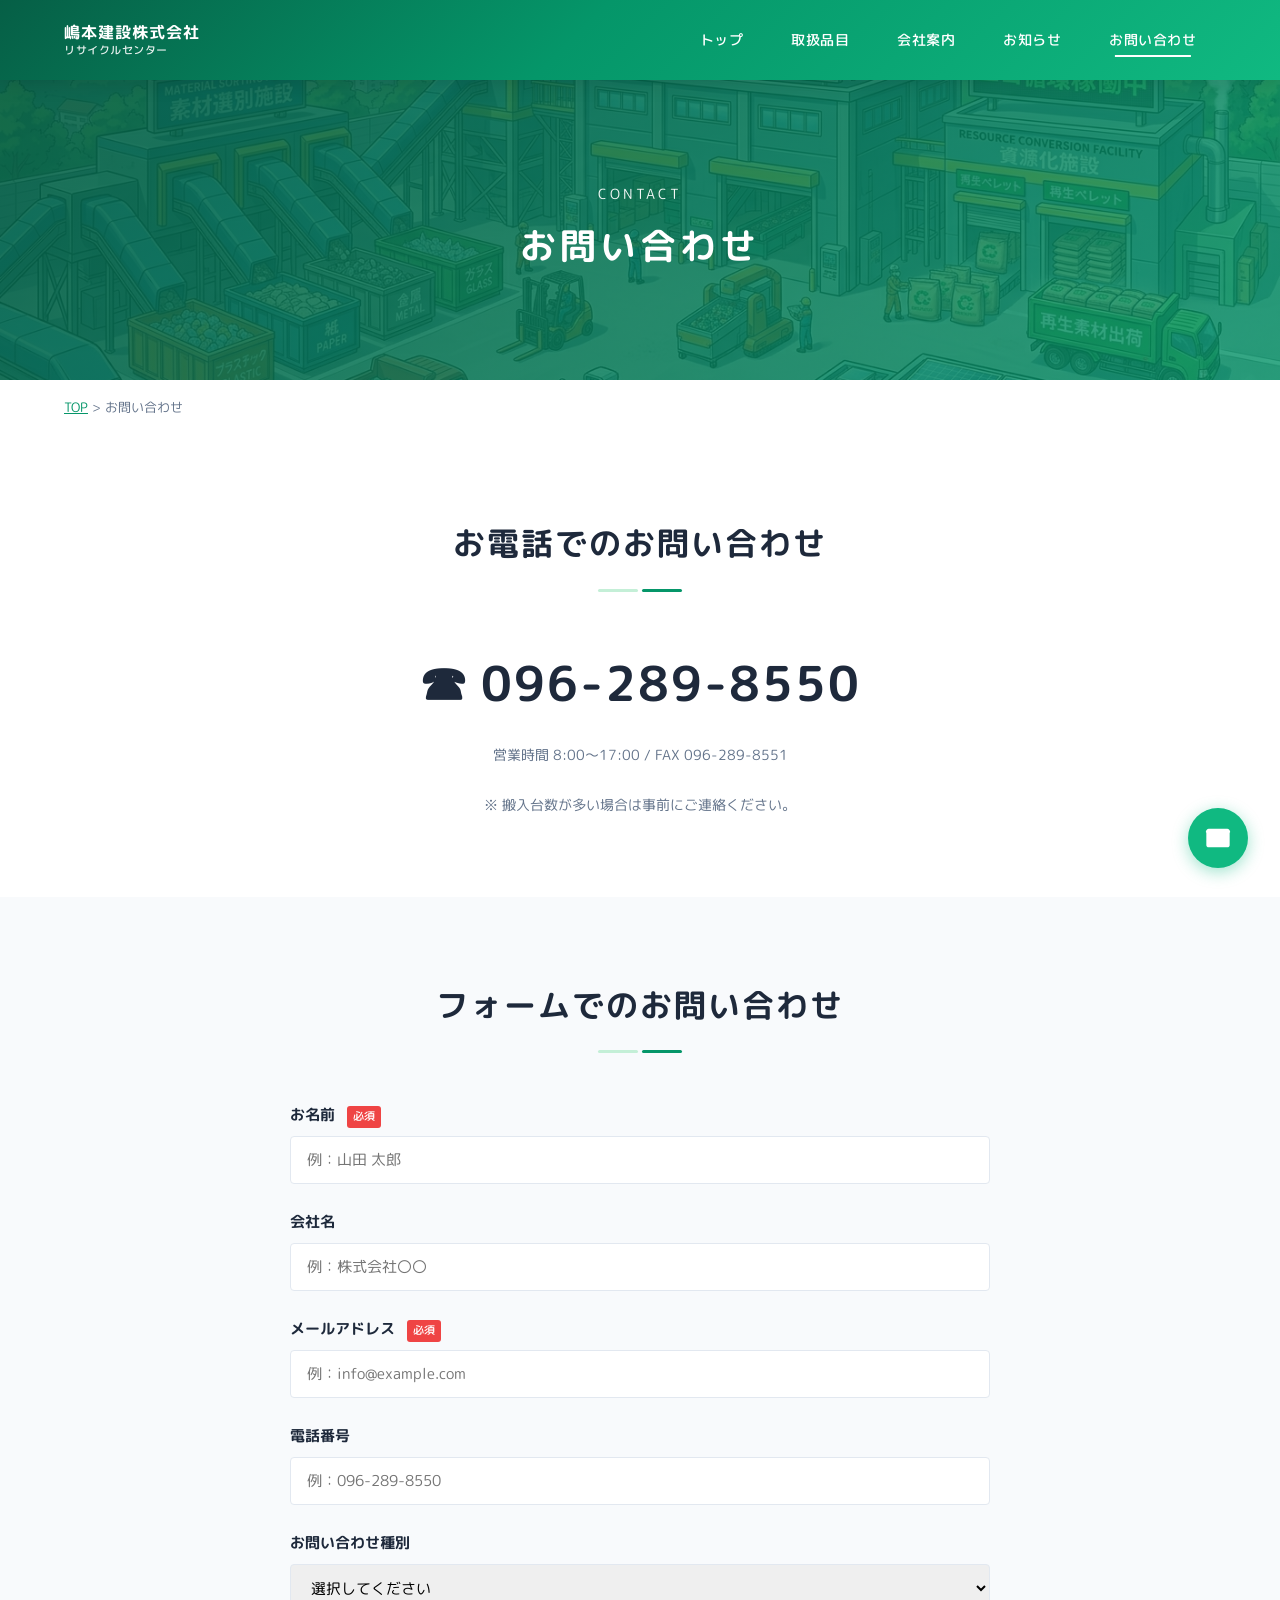
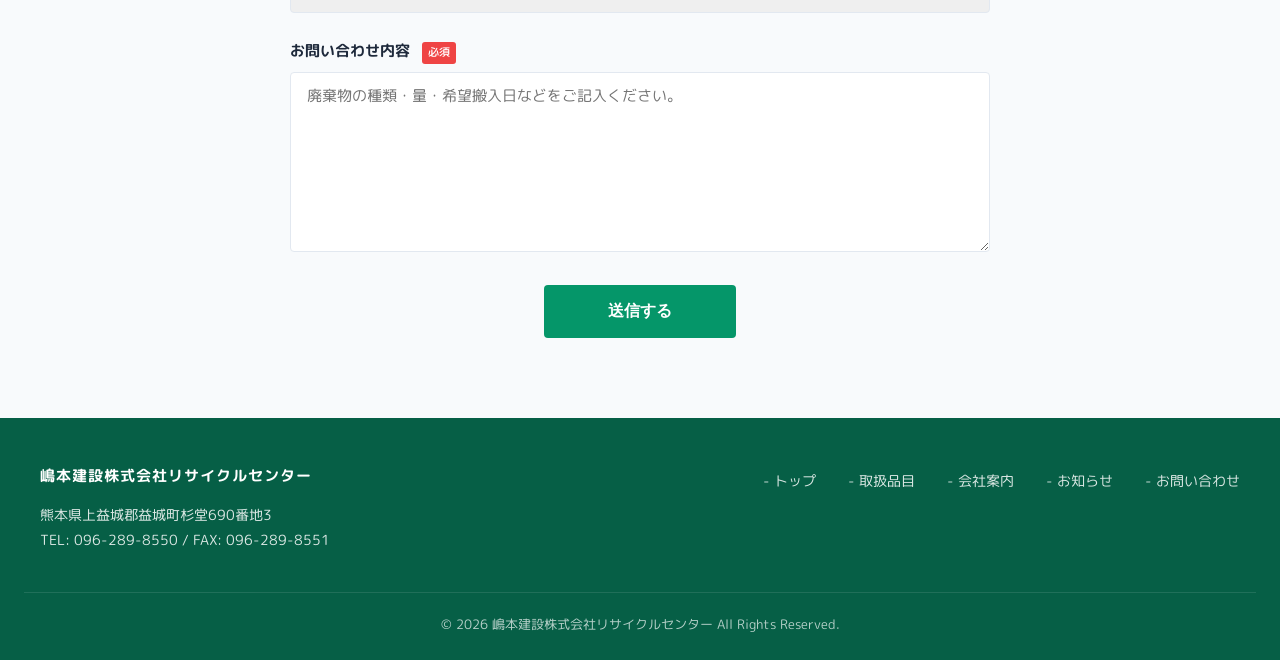
==== contact.html @ 12db3a58 "Add files via upload" ====
<!DOCTYPE html>
<html lang="ja">
<head>
  <meta charset="UTF-8">
  <meta name="viewport" content="width=device-width, initial-scale=1.0">
  <title>お問い合わせ(TEL: 096-289-8550) | 嶋本建設株式会社リサイクルセンター</title>
  <meta name="description" content="嶋本建設株式会社リサイクルセンターへのお問い合わせはこちら。熊本県上益城郡益城町。お電話(096-289-8550)またはメールフォームから産業廃棄物処理・再生資材のご相談を承ります。">
  <meta name="keywords" content="嶋本建設リサイクルセンター,お問い合わせ,熊本,益城町,産業廃棄物,096-289-8550">
  <link rel="canonical" href="https://minoru521019-blip.github.io/shimamoto-recycle/contact.html">

  <!-- Open Graph -->
  <meta property="og:type" content="website">
  <meta property="og:site_name" content="嶋本建設株式会社リサイクルセンター">
  <meta property="og:title" content="お問い合わせ | 嶋本建設リサイクルセンター">
  <meta property="og:description" content="熊本県益城町の産業廃棄物中間処理施設。お電話(096-289-8550)またはメールフォームからお気軽にご相談ください。">
  <meta property="og:url" content="https://minoru521019-blip.github.io/shimamoto-recycle/contact.html">
  <meta property="og:image" content="https://minoru521019-blip.github.io/shimamoto-recycle/images/logo.svg">
  <meta property="og:locale" content="ja_JP">
  <meta name="twitter:card" content="summary_large_image">

  <link rel="preconnect" href="https://fonts.googleapis.com">
  <link rel="preconnect" href="https://fonts.gstatic.com" crossorigin>
  <link href="https://fonts.googleapis.com/css2?family=M+PLUS+Rounded+1c:wght@400;500;700;800&display=swap" rel="stylesheet">
  <link rel="stylesheet" href="css/style.css?v=1">
</head>
<body>

  <!-- Header -->
  <header class="header">
    <div class="header-inner">
      <a href="index.html" class="logo">
        <span class="logo-text">嶋本建設株式会社<small>リサイクルセンター</small></span>
      </a>
      <div class="hamburger">
        <span></span><span></span><span></span>
      </div>
      <nav class="nav">
        <ul class="nav-list">
          <li><a href="index.html">トップ</a></li>
          <li><a href="service.html">取扱品目</a></li>
          <li><a href="profile.html">会社案内</a></li>
          <li><a href="news.html">お知らせ</a></li>
          <li><a href="contact.html" class="active">お問い合わせ</a></li>
        </ul>
      </nav>
    </div>
  </header>

  <!-- Page Hero -->
  <section class="page-hero">
    <div class="page-hero-bg"></div>
    <div class="page-hero-content">
      <p class="en-title">Contact</p>
      <h1>お問い合わせ</h1>
    </div>
  </section>

  <!-- Breadcrumb -->
  <div class="breadcrumb">
    <a href="index.html">TOP</a> &gt; お問い合わせ
  </div>

  <!-- Phone Section -->
  <section class="section">
    <div class="section-inner" style="text-align: center;">
      <div class="section-title">
        <h2>お電話でのお問い合わせ</h2>
        <div class="divider"><span></span><span></span></div>
      </div>
      <a href="tel:096-289-8550" class="contact-phone">096-289-8550</a>
      <p class="contact-hours">営業時間 8:00～17:00 / FAX 096-289-8551</p>
      <p class="contact-note">※ 搬入台数が多い場合は事前にご連絡ください。</p>
    </div>
  </section>

  <!-- Form Section -->
  <section class="section section-gray">
    <div class="section-inner">
      <div class="section-title">
        <h2>フォームでのお問い合わせ</h2>
        <div class="divider"><span></span><span></span></div>
      </div>

      <form class="contact-form" action="https://formsubmit.co/shimamotokensetsu@vega.ocn.ne.jp" method="POST">
        <input type="hidden" name="_subject" value="【嶋本建設リサイクルセンターHP】お問い合わせがありました">
        <input type="hidden" name="_captcha" value="true">
        <input type="hidden" name="_next" value="https://minoru521019-blip.github.io/shimamoto-recycle/thanks.html">
        <input type="text" name="_honey" style="display:none">
        <input type="hidden" name="_template" value="table">
        <div class="form-group">
          <label>お名前 <span class="required">必須</span></label>
          <input type="text" name="name" required placeholder="例：山田 太郎">
        </div>
        <div class="form-group">
          <label>会社名</label>
          <input type="text" name="company" placeholder="例：株式会社〇〇">
        </div>
        <div class="form-group">
          <label>メールアドレス <span class="required">必須</span></label>
          <input type="email" name="email" required placeholder="例：info@example.com">
        </div>
        <div class="form-group">
          <label>電話番号</label>
          <input type="tel" name="phone" placeholder="例：096-289-8550">
        </div>
        <div class="form-group">
          <label>お問い合わせ種別</label>
          <select name="category">
            <option value="">選択してください</option>
            <option value="廃棄物の持込について">廃棄物の持込について</option>
            <option value="再生クラッシャーラン(RC-40)について">再生クラッシャーラン(RC-40)について</option>
            <option value="受入品目・料金のご相談">受入品目・料金のご相談</option>
            <option value="収集運搬のご依頼">収集運搬のご依頼</option>
            <option value="その他">その他</option>
          </select>
        </div>
        <div class="form-group">
          <label>お問い合わせ内容 <span class="required">必須</span></label>
          <textarea name="message" required placeholder="廃棄物の種類・量・希望搬入日などをご記入ください。"></textarea>
        </div>
        <div style="text-align: center;">
          <button type="submit" class="submit-btn">送信する</button>
        </div>
      </form>
    </div>
  </section>

  <!-- Footer -->
  <footer class="footer">
    <div class="footer-inner">
      <div>
        <div class="footer-logo">
          <span class="logo-text">嶋本建設株式会社リサイクルセンター</span>
        </div>
        <p class="footer-address">
          熊本県上益城郡益城町杉堂690番地3<br>
          TEL: 096-289-8550 / FAX: 096-289-8551
        </p>
      </div>
      <ul class="footer-nav">
        <li><a href="index.html">トップ</a></li>
        <li><a href="service.html">取扱品目</a></li>
        <li><a href="profile.html">会社案内</a></li>
        <li><a href="news.html">お知らせ</a></li>
        <li><a href="contact.html">お問い合わせ</a></li>
      </ul>
    </div>
    <p class="footer-bottom">&copy; 2026 嶋本建設株式会社リサイクルセンター All Rights Reserved.</p>
  </footer>

  <a href="contact.html" class="float-contact" aria-label="お問い合わせ">
    <svg viewBox="0 0 24 24"><path d="M4 4h16c1.1 0 2 .9 2 2v12c0 1.1-.9 2-2 2H4c-1.1 0-2-.9-2-2V6c0-1.1.9-2 2-2z"/><polyline points="22,6 12,13 2,6" fill="none" stroke="#fff" stroke-width="2"/></svg>
  </a>

  <script src="js/main.js"></script>
</body>
</html>
---- css/style.css ----
/* ============================================
   嶋本建設株式会社リサイクルセンター - Corporate Website
   Color Theme: Eco Emerald Green
   ============================================ */

/* --- Reset & Base --- */
*, *::before, *::after {
  margin: 0;
  padding: 0;
  box-sizing: border-box;
}

html {
  scroll-behavior: smooth;
}

body {
  font-family: "M PLUS Rounded 1c", "Hiragino Maru Gothic ProN", "Yu Gothic", "Meiryo", sans-serif;
  color: #333;
  line-height: 1.8;
  background: #fff;
}

a {
  color: inherit;
  text-decoration: none;
}

img {
  max-width: 100%;
  height: auto;
}

/* --- Color Variables (Eco Emerald) --- */
:root {
  --primary: #059669;        /* Emerald 600 */
  --primary-dark: #047857;   /* Emerald 700 */
  --primary-darker: #065f46; /* Emerald 800 */
  --accent: #10b981;         /* Emerald 500 */
  --light: #ecfdf5;          /* Emerald 50 */
  --gradient: linear-gradient(135deg, #065f46 0%, #059669 45%, #10b981 100%);
  --text: #1e293b;
  --text-light: #64748b;
  --white: #ffffff;
  --gray-bg: #f8fafc;
  --border: #e2e8f0;
}

/* --- Header --- */
.header {
  position: fixed;
  top: 0;
  left: 0;
  width: 100%;
  z-index: 1000;
  background: var(--gradient);
  box-shadow: 0 2px 20px rgba(0,0,0,0.15);
  transition: all 0.3s ease;
}

.header-inner {
  max-width: 1200px;
  margin: 0 auto;
  padding: 0 24px;
  display: flex;
  align-items: center;
  justify-content: space-between;
  height: 80px;
}

.logo {
  display: flex;
  align-items: center;
  gap: 12px;
}

.logo-icon {
  width: 48px;
  height: 48px;
}

.logo-text {
  color: var(--white);
  font-size: 16px;
  font-weight: 700;
  letter-spacing: 1px;
  line-height: 1.3;
}

.logo-text small {
  display: block;
  font-size: 11px;
  font-weight: 500;
  opacity: 0.9;
  letter-spacing: 0.5px;
}

/* --- Navigation --- */
.nav-list {
  display: flex;
  list-style: none;
  gap: 8px;
}

.nav-list a {
  display: block;
  padding: 8px 20px;
  color: var(--white);
  font-size: 14px;
  font-weight: 500;
  letter-spacing: 0.5px;
  border-radius: 4px;
  transition: background 0.3s;
  position: relative;
}

.nav-list a::after {
  content: '';
  position: absolute;
  bottom: 4px;
  left: 50%;
  transform: translateX(-50%);
  width: 0;
  height: 2px;
  background: var(--white);
  transition: width 0.3s;
}

.nav-list a:hover::after,
.nav-list a.active::after {
  width: 60%;
}

.nav-list a:hover {
  background: rgba(255,255,255,0.1);
}

/* --- Hamburger Menu --- */
.hamburger {
  display: none;
  flex-direction: column;
  gap: 5px;
  cursor: pointer;
  padding: 8px;
  z-index: 1001;
}

.hamburger span {
  display: block;
  width: 28px;
  height: 2px;
  background: var(--white);
  transition: all 0.3s;
}

.hamburger.active span:nth-child(1) {
  transform: rotate(45deg) translate(5px, 5px);
}

.hamburger.active span:nth-child(2) {
  opacity: 0;
}

.hamburger.active span:nth-child(3) {
  transform: rotate(-45deg) translate(5px, -5px);
}

/* --- Hero Section --- */
.hero {
  position: relative;
  height: 600px;
  display: flex;
  align-items: center;
  justify-content: center;
  overflow: hidden;
  margin-top: 80px;
  background: var(--gradient);
}

.hero-bg {
  position: absolute;
  inset: 0;
  background: url('../images/risaikuru2.png') center/cover no-repeat;
  z-index: 1;
}

.hero-bg::after {
  content: '';
  position: absolute;
  inset: 0;
  background: linear-gradient(135deg, rgba(6,95,70,0.88) 0%, rgba(5,150,105,0.78) 50%, rgba(16,185,129,0.66) 100%);
  z-index: 2;
}

.hero-content {
  position: relative;
  z-index: 3;
  text-align: center;
  color: var(--white);
  padding: 0 24px;
}

.hero-content h1 {
  font-size: 48px;
  font-weight: 700;
  margin-bottom: 24px;
  letter-spacing: 4px;
  text-shadow: 0 2px 10px rgba(0,0,0,0.25);
}

.hero-content p {
  font-size: 18px;
  line-height: 2;
  text-shadow: 0 1px 5px rgba(0,0,0,0.25);
  max-width: 760px;
  margin: 0 auto;
}

.hero-content .cta-text {
  margin-top: 24px;
  font-size: 16px;
  opacity: 0.95;
}

/* --- Page Hero (Sub pages) --- */
.page-hero {
  position: relative;
  height: 300px;
  display: flex;
  align-items: center;
  justify-content: center;
  margin-top: 80px;
  overflow: hidden;
  background: var(--gradient);
}

.page-hero-bg {
  position: absolute;
  inset: 0;
  background: url('../images/risaikuru1.png') center/cover no-repeat;
}

.page-hero-bg::after {
  content: '';
  position: absolute;
  inset: 0;
  background: linear-gradient(135deg, rgba(6,95,70,0.9) 0%, rgba(5,150,105,0.78) 100%);
}

.page-hero-content {
  position: relative;
  z-index: 2;
  text-align: center;
  color: var(--white);
}

.page-hero-content .en-title {
  font-size: 14px;
  letter-spacing: 3px;
  text-transform: uppercase;
  margin-bottom: 8px;
  opacity: 0.95;
}

.page-hero-content h1 {
  font-size: 36px;
  font-weight: 700;
  letter-spacing: 4px;
}

/* --- Breadcrumb --- */
.breadcrumb {
  max-width: 1200px;
  margin: 0 auto;
  padding: 16px 24px;
  font-size: 13px;
  color: var(--text-light);
}

.breadcrumb a {
  color: var(--primary);
  text-decoration: underline;
}

.breadcrumb a:hover {
  color: var(--primary-dark);
}

/* --- Section --- */
.section {
  padding: 80px 24px;
}

.section-gray {
  background: var(--gray-bg);
}

.section-inner {
  max-width: 1000px;
  margin: 0 auto;
}

.section-title {
  text-align: center;
  margin-bottom: 48px;
}

.section-title h2 {
  font-size: 32px;
  font-weight: 700;
  color: var(--text);
  letter-spacing: 2px;
}

.section-title .divider {
  display: flex;
  justify-content: center;
  gap: 4px;
  margin-top: 16px;
}

.section-title .divider span {
  display: block;
  height: 3px;
  border-radius: 2px;
}

.section-title .divider span:first-child {
  width: 40px;
  background: #c4efd7;
}

.section-title .divider span:last-child {
  width: 40px;
  background: var(--primary);
}

/* --- Company Table --- */
.company-table {
  width: 100%;
  border-collapse: collapse;
}

.company-table tr {
  border-bottom: 1px solid var(--border);
}

.company-table th {
  text-align: left;
  padding: 20px 24px;
  width: 180px;
  font-weight: 600;
  font-size: 15px;
  color: var(--text);
  vertical-align: top;
}

.company-table td {
  padding: 20px 24px;
  font-size: 15px;
  color: var(--text);
}

/* --- Business Section --- */
.business-block {
  display: flex;
  gap: 48px;
  align-items: flex-start;
  margin-bottom: 48px;
}

.business-block.reverse {
  flex-direction: row-reverse;
}

.business-image {
  flex: 0 0 400px;
  border-radius: 8px;
  overflow: hidden;
  box-shadow: 0 4px 20px rgba(0,0,0,0.1);
}

.business-image img {
  width: 100%;
  height: 300px;
  object-fit: cover;
  display: block;
}

.business-text {
  flex: 1;
}

.business-text h3 {
  font-size: 24px;
  color: var(--primary-dark);
  margin-bottom: 16px;
  padding-bottom: 12px;
  border-bottom: 2px solid var(--accent);
  display: inline-block;
}

.business-text p {
  margin-bottom: 16px;
  line-height: 2;
}

.business-list {
  list-style: none;
  display: grid;
  grid-template-columns: 1fr 1fr;
  gap: 8px 24px;
}

.business-list li {
  padding: 4px 0;
  padding-left: 20px;
  position: relative;
  font-size: 15px;
}

.business-list li::before {
  content: '';
  position: absolute;
  left: 0;
  top: 12px;
  width: 8px;
  height: 8px;
  background: var(--accent);
  border-radius: 50%;
}

/* --- Waste Items Grid --- */
.items-grid {
  display: grid;
  grid-template-columns: repeat(auto-fit, minmax(260px, 1fr));
  gap: 24px;
  margin-top: 32px;
}

.item-card {
  background: var(--white);
  border: 1px solid var(--border);
  border-top: 4px solid var(--primary);
  border-radius: 8px;
  padding: 28px 24px;
  box-shadow: 0 2px 12px rgba(0,0,0,0.04);
  transition: transform 0.3s, box-shadow 0.3s;
}

.item-card:hover {
  transform: translateY(-4px);
  box-shadow: 0 8px 24px rgba(5,150,105,0.12);
}

.item-card h3 {
  font-size: 20px;
  color: var(--primary-dark);
  margin-bottom: 12px;
  font-weight: 700;
}

.item-card p {
  font-size: 14px;
  color: var(--text-light);
  line-height: 1.9;
  margin-bottom: 12px;
}

.item-card ul {
  list-style: none;
}

.item-card ul li {
  font-size: 14px;
  color: var(--text);
  padding: 4px 0 4px 18px;
  position: relative;
}

.item-card ul li::before {
  content: '';
  position: absolute;
  left: 0;
  top: 14px;
  width: 6px;
  height: 6px;
  background: var(--accent);
  border-radius: 50%;
}

/* --- Process Flow --- */
.flow-steps {
  display: grid;
  grid-template-columns: repeat(4, 1fr);
  gap: 16px;
  margin-top: 32px;
  position: relative;
}

.flow-step {
  background: var(--white);
  border: 2px solid var(--light);
  border-radius: 8px;
  padding: 24px 20px;
  text-align: center;
  position: relative;
}

.flow-step::after {
  content: '▶';
  position: absolute;
  right: -14px;
  top: 50%;
  transform: translateY(-50%);
  color: var(--primary);
  font-size: 16px;
  z-index: 2;
}

.flow-step:last-child::after {
  display: none;
}

.flow-step .step-num {
  display: inline-block;
  width: 40px;
  height: 40px;
  line-height: 40px;
  border-radius: 50%;
  background: var(--primary);
  color: var(--white);
  font-weight: 700;
  font-size: 18px;
  margin-bottom: 12px;
}

.flow-step h4 {
  font-size: 16px;
  color: var(--primary-dark);
  margin-bottom: 8px;
  font-weight: 700;
}

.flow-step p {
  font-size: 13px;
  color: var(--text-light);
  line-height: 1.7;
}

/* --- Feature Cards --- */
.features-grid {
  display: grid;
  grid-template-columns: repeat(3, 1fr);
  gap: 28px;
  margin-top: 32px;
}

.feature-card {
  background: var(--white);
  border-radius: 8px;
  padding: 36px 28px;
  text-align: center;
  box-shadow: 0 4px 16px rgba(0,0,0,0.06);
  border-top: 4px solid var(--accent);
  transition: transform 0.3s;
}

.feature-card:hover {
  transform: translateY(-4px);
}

.feature-card .feature-icon {
  width: 64px;
  height: 64px;
  margin: 0 auto 20px;
  background: var(--light);
  border-radius: 50%;
  display: flex;
  align-items: center;
  justify-content: center;
  color: var(--primary);
}

.feature-card .feature-icon svg {
  width: 32px;
  height: 32px;
}

.feature-card h3 {
  font-size: 18px;
  color: var(--primary-dark);
  margin-bottom: 12px;
  font-weight: 700;
}

.feature-card p {
  font-size: 14px;
  color: var(--text-light);
  line-height: 1.9;
}

/* --- Info Box (callouts) --- */
.info-box {
  padding: 24px 28px;
  background: var(--light);
  border-radius: 8px;
  border-left: 4px solid var(--accent);
  margin: 24px 0;
}

.info-box p {
  margin: 0;
  font-size: 15px;
  line-height: 1.9;
  color: var(--text);
}

.info-box p + p {
  margin-top: 8px;
}

.info-box strong {
  color: var(--primary-dark);
}

/* --- License Cards --- */
.license-grid {
  display: grid;
  grid-template-columns: 1fr 1fr;
  gap: 24px;
  margin-top: 24px;
}

.license-card {
  background: var(--white);
  border: 1px solid var(--border);
  border-left: 4px solid var(--primary);
  border-radius: 6px;
  padding: 24px;
}

.license-card h4 {
  font-size: 16px;
  color: var(--primary-dark);
  margin-bottom: 12px;
  font-weight: 700;
}

.license-card dl {
  font-size: 14px;
  line-height: 2;
}

.license-card dt {
  display: inline-block;
  width: 90px;
  color: var(--text-light);
  font-weight: 500;
}

.license-card dd {
  display: inline;
  color: var(--text);
}

.license-card dd::after {
  content: '\A';
  white-space: pre;
}

/* --- News --- */
.news-list {
  list-style: none;
}

.news-list li {
  display: flex;
  gap: 24px;
  padding: 24px 0;
  border-bottom: 1px solid var(--border);
  align-items: baseline;
}

.news-date {
  flex: 0 0 120px;
  font-size: 14px;
  color: var(--text-light);
  font-weight: 500;
}

.news-tag {
  flex: 0 0 80px;
  display: inline-block;
  padding: 2px 12px;
  font-size: 12px;
  background: var(--primary);
  color: var(--white);
  border-radius: 3px;
  text-align: center;
}

.news-title {
  flex: 1;
  font-size: 15px;
}

/* --- Contact Section --- */
.contact-section {
  text-align: center;
  padding: 64px 24px;
  background: var(--gray-bg);
}

.contact-section h2 {
  font-size: 28px;
  font-weight: 700;
  margin-bottom: 32px;
  color: var(--text);
}

.contact-phone {
  font-size: 48px;
  font-weight: 700;
  color: var(--text);
  letter-spacing: 2px;
  margin-bottom: 16px;
  display: block;
}

.contact-phone::before {
  content: '\260E';
  margin-right: 12px;
}

.contact-hours {
  font-size: 14px;
  color: var(--text-light);
  margin-bottom: 24px;
}

.contact-btn {
  display: inline-flex;
  align-items: center;
  gap: 12px;
  padding: 16px 48px;
  background: var(--white);
  border: 2px solid var(--primary);
  color: var(--primary);
  font-size: 16px;
  font-weight: 600;
  border-radius: 4px;
  cursor: pointer;
  transition: all 0.3s;
}

.contact-btn:hover {
  background: var(--primary);
  color: var(--white);
}

.contact-btn svg {
  width: 24px;
  height: 24px;
}

.contact-note {
  margin-top: 16px;
  font-size: 14px;
  color: var(--text-light);
}

/* --- Contact Form --- */
.contact-form {
  max-width: 700px;
  margin: 0 auto;
}

.form-group {
  margin-bottom: 24px;
  text-align: left;
}

.form-group label {
  display: block;
  font-size: 15px;
  font-weight: 600;
  margin-bottom: 8px;
  color: var(--text);
}

.form-group label .required {
  display: inline-block;
  background: #ef4444;
  color: white;
  font-size: 11px;
  padding: 1px 6px;
  border-radius: 3px;
  margin-left: 8px;
  font-weight: 500;
}

.form-group input,
.form-group textarea,
.form-group select {
  width: 100%;
  padding: 12px 16px;
  border: 1px solid var(--border);
  border-radius: 4px;
  font-size: 15px;
  font-family: inherit;
  transition: border-color 0.3s;
}

.form-group input:focus,
.form-group textarea:focus,
.form-group select:focus {
  outline: none;
  border-color: var(--primary);
  box-shadow: 0 0 0 3px rgba(5,150,105,0.1);
}

.form-group textarea {
  height: 180px;
  resize: vertical;
}

.submit-btn {
  display: inline-block;
  padding: 16px 64px;
  background: var(--primary);
  color: var(--white);
  border: none;
  border-radius: 4px;
  font-size: 16px;
  font-weight: 600;
  cursor: pointer;
  transition: background 0.3s;
}

.submit-btn:hover {
  background: var(--primary-dark);
}

/* --- Floating Contact Button --- */
.float-contact {
  position: fixed;
  bottom: 32px;
  right: 32px;
  width: 60px;
  height: 60px;
  background: var(--accent);
  border-radius: 50%;
  display: flex;
  align-items: center;
  justify-content: center;
  box-shadow: 0 4px 16px rgba(16,185,129,0.4);
  transition: transform 0.3s, box-shadow 0.3s;
  z-index: 999;
}

.float-contact:hover {
  transform: scale(1.1);
  box-shadow: 0 6px 24px rgba(16,185,129,0.5);
}

.float-contact svg {
  width: 28px;
  height: 28px;
  fill: var(--white);
}

/* --- Parent Link Banner --- */
.parent-link {
  background: var(--light);
  padding: 20px 24px;
  text-align: center;
  font-size: 14px;
  color: var(--text);
}

.parent-link a {
  color: var(--primary-dark);
  font-weight: 600;
  text-decoration: underline;
}

.parent-link a:hover {
  color: var(--primary);
}

/* --- Footer --- */
.footer {
  background: var(--primary-darker);
  color: var(--white);
  padding: 48px 24px 24px;
}

.footer-inner {
  max-width: 1200px;
  margin: 0 auto;
  display: flex;
  justify-content: space-between;
  align-items: flex-start;
  gap: 48px;
}

.footer-logo {
  display: flex;
  align-items: center;
  gap: 12px;
  margin-bottom: 16px;
}

.footer-logo .logo-icon {
  width: 40px;
  height: 40px;
}

.footer-logo .logo-text {
  font-size: 15px;
  font-weight: 700;
  color: var(--white);
}

.footer-address {
  font-size: 14px;
  line-height: 1.8;
  opacity: 0.85;
}

.footer-nav {
  display: flex;
  gap: 32px;
  list-style: none;
}

.footer-nav a {
  font-size: 14px;
  color: var(--white);
  opacity: 0.85;
  transition: opacity 0.3s;
}

.footer-nav a:hover {
  opacity: 1;
}

.footer-nav a::before {
  content: '- ';
}

.footer-bottom {
  text-align: center;
  margin-top: 40px;
  padding-top: 20px;
  border-top: 1px solid rgba(255,255,255,0.15);
  font-size: 13px;
  opacity: 0.7;
}

/* --- Responsive --- */
@media (max-width: 768px) {
  .header-inner {
    height: 64px;
  }

  .logo-text {
    font-size: 14px;
  }

  .logo-text small {
    font-size: 10px;
  }

  .hamburger {
    display: flex;
  }

  .nav {
    position: fixed;
    top: 0;
    right: -100%;
    width: 280px;
    height: 100vh;
    background: var(--primary-darker);
    padding: 80px 24px 24px;
    transition: right 0.3s ease;
    box-shadow: -4px 0 20px rgba(0,0,0,0.2);
  }

  .nav.open {
    right: 0;
  }

  .nav-list {
    flex-direction: column;
    gap: 0;
  }

  .nav-list a {
    padding: 16px 12px;
    font-size: 16px;
    border-bottom: 1px solid rgba(255,255,255,0.1);
    border-radius: 0;
  }

  .nav-list a::after {
    display: none;
  }

  .hero {
    height: 480px;
    margin-top: 64px;
  }

  .hero-content h1 {
    font-size: 28px;
    letter-spacing: 2px;
  }

  .hero-content p {
    font-size: 15px;
  }

  .page-hero {
    height: 200px;
    margin-top: 64px;
  }

  .page-hero-content h1 {
    font-size: 24px;
  }

  .section {
    padding: 48px 16px;
  }

  .section-title h2 {
    font-size: 24px;
  }

  .business-block {
    flex-direction: column;
    gap: 24px;
  }

  .business-block.reverse {
    flex-direction: column;
  }

  .business-image {
    flex: none;
    width: 100%;
  }

  .business-list {
    grid-template-columns: 1fr;
  }

  .items-grid {
    grid-template-columns: 1fr;
  }

  .flow-steps {
    grid-template-columns: 1fr;
    gap: 24px;
  }

  .flow-step::after {
    content: '▼';
    right: 50%;
    top: auto;
    bottom: -22px;
    transform: translateX(50%);
  }

  .features-grid {
    grid-template-columns: 1fr;
  }

  .license-grid {
    grid-template-columns: 1fr;
  }

  .company-table th,
  .company-table td {
    display: block;
    padding: 8px 16px;
    width: 100%;
  }

  .company-table th {
    padding-bottom: 0;
    color: var(--primary-dark);
  }

  .company-table tr {
    padding: 8px 0;
  }

  .news-list li {
    flex-wrap: wrap;
    gap: 8px;
  }

  .news-date {
    flex: 0 0 auto;
  }

  .contact-phone {
    font-size: 32px;
  }

  .footer-inner {
    flex-direction: column;
    gap: 32px;
  }

  .footer-nav {
    flex-direction: column;
    gap: 12px;
  }

  .float-contact {
    bottom: 20px;
    right: 20px;
    width: 52px;
    height: 52px;
  }
}
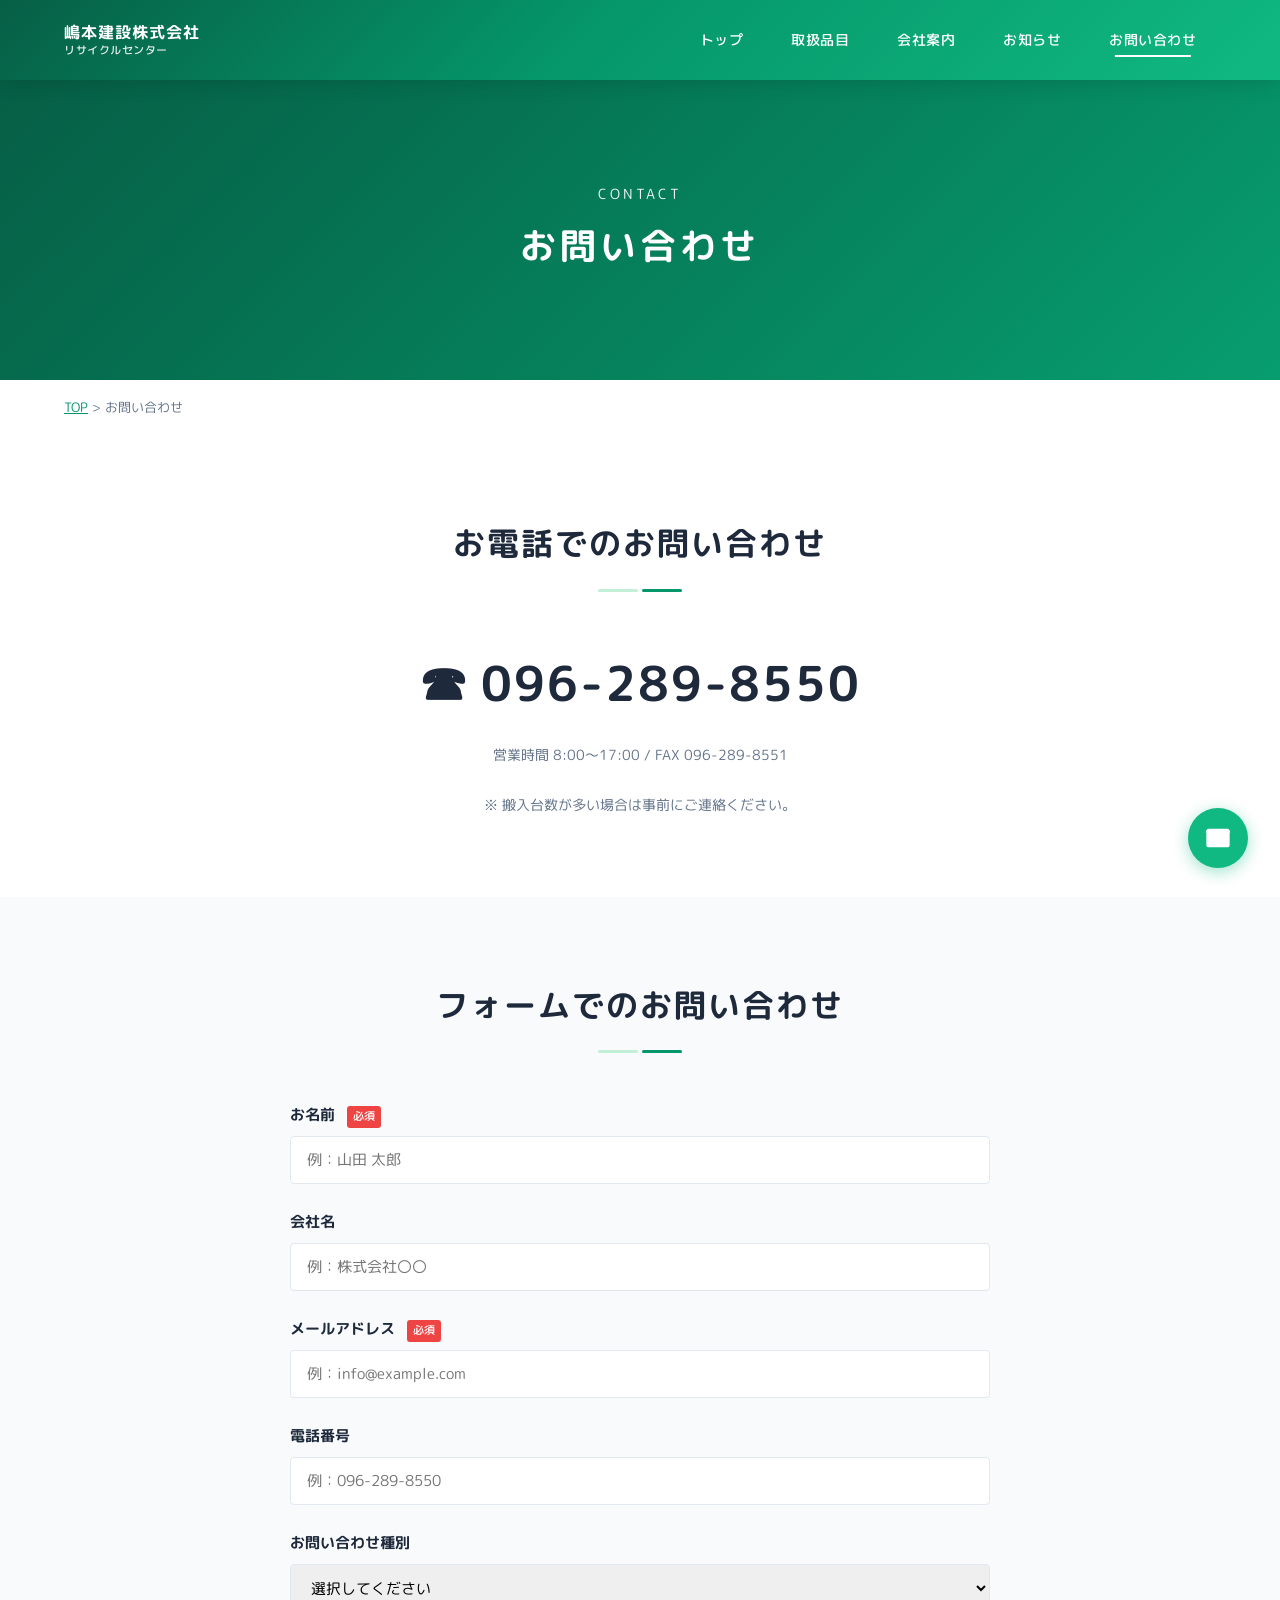
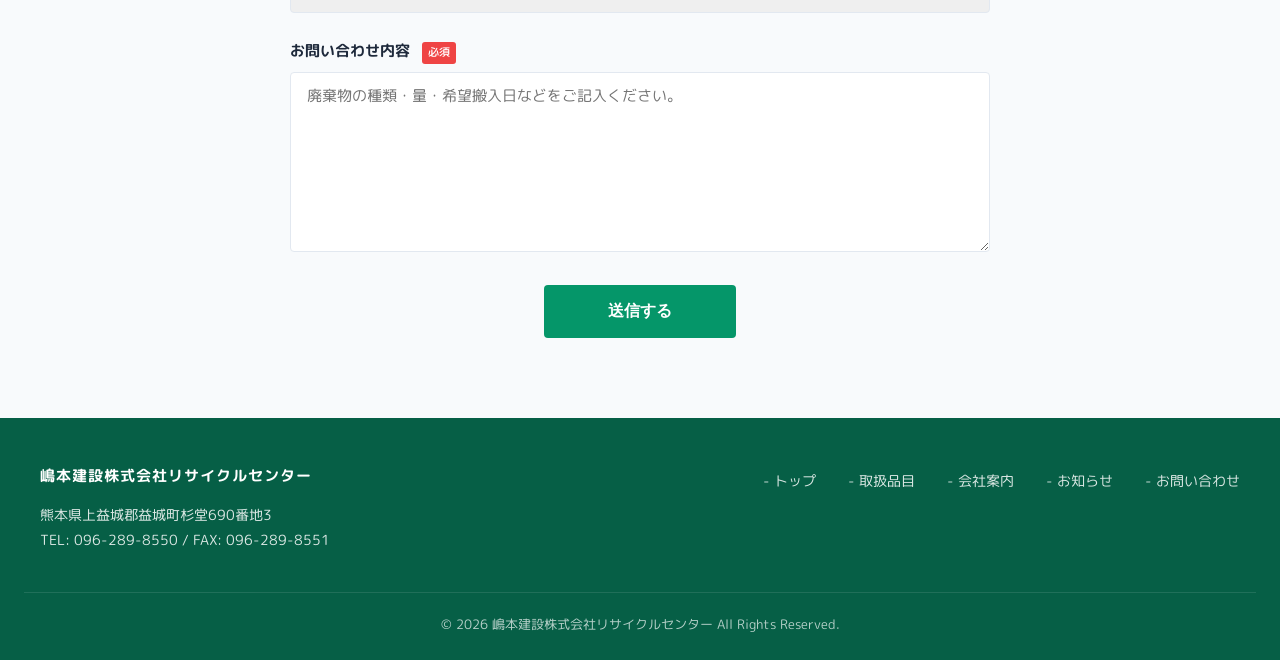
==== commit c8b70c1c: "Update GitHub Pages URLs to rumino-co.github.io Co-Authored-By: Claude Opus 4.7 (1M context) <norepl" ====
--- a/contact.html
+++ b/contact.html
@@ -6,15 +6,15 @@
   <title>お問い合わせ(TEL: 096-289-8550) | 嶋本建設株式会社リサイクルセンター</title>
   <meta name="description" content="嶋本建設株式会社リサイクルセンターへのお問い合わせはこちら。熊本県上益城郡益城町。お電話(096-289-8550)またはメールフォームから産業廃棄物処理・再生資材のご相談を承ります。">
   <meta name="keywords" content="嶋本建設リサイクルセンター,お問い合わせ,熊本,益城町,産業廃棄物,096-289-8550">
-  <link rel="canonical" href="https://minoru521019-blip.github.io/shimamoto-recycle/contact.html">
+  <link rel="canonical" href="https://rumino-co.github.io/shimamoto-recycle/contact.html">
 
   <!-- Open Graph -->
   <meta property="og:type" content="website">
   <meta property="og:site_name" content="嶋本建設株式会社リサイクルセンター">
   <meta property="og:title" content="お問い合わせ | 嶋本建設リサイクルセンター">
   <meta property="og:description" content="熊本県益城町の産業廃棄物中間処理施設。お電話(096-289-8550)またはメールフォームからお気軽にご相談ください。">
-  <meta property="og:url" content="https://minoru521019-blip.github.io/shimamoto-recycle/contact.html">
-  <meta property="og:image" content="https://minoru521019-blip.github.io/shimamoto-recycle/images/logo.svg">
+  <meta property="og:url" content="https://rumino-co.github.io/shimamoto-recycle/contact.html">
+  <meta property="og:image" content="https://rumino-co.github.io/shimamoto-recycle/images/logo.svg">
   <meta property="og:locale" content="ja_JP">
   <meta name="twitter:card" content="summary_large_image">
 
@@ -84,7 +84,7 @@
       <form class="contact-form" action="https://formsubmit.co/shimamotokensetsu@vega.ocn.ne.jp" method="POST">
         <input type="hidden" name="_subject" value="【嶋本建設リサイクルセンターHP】お問い合わせがありました">
         <input type="hidden" name="_captcha" value="true">
-        <input type="hidden" name="_next" value="https://minoru521019-blip.github.io/shimamoto-recycle/thanks.html">
+        <input type="hidden" name="_next" value="https://rumino-co.github.io/shimamoto-recycle/thanks.html">
         <input type="text" name="_honey" style="display:none">
         <input type="hidden" name="_template" value="table">
         <div class="form-group">
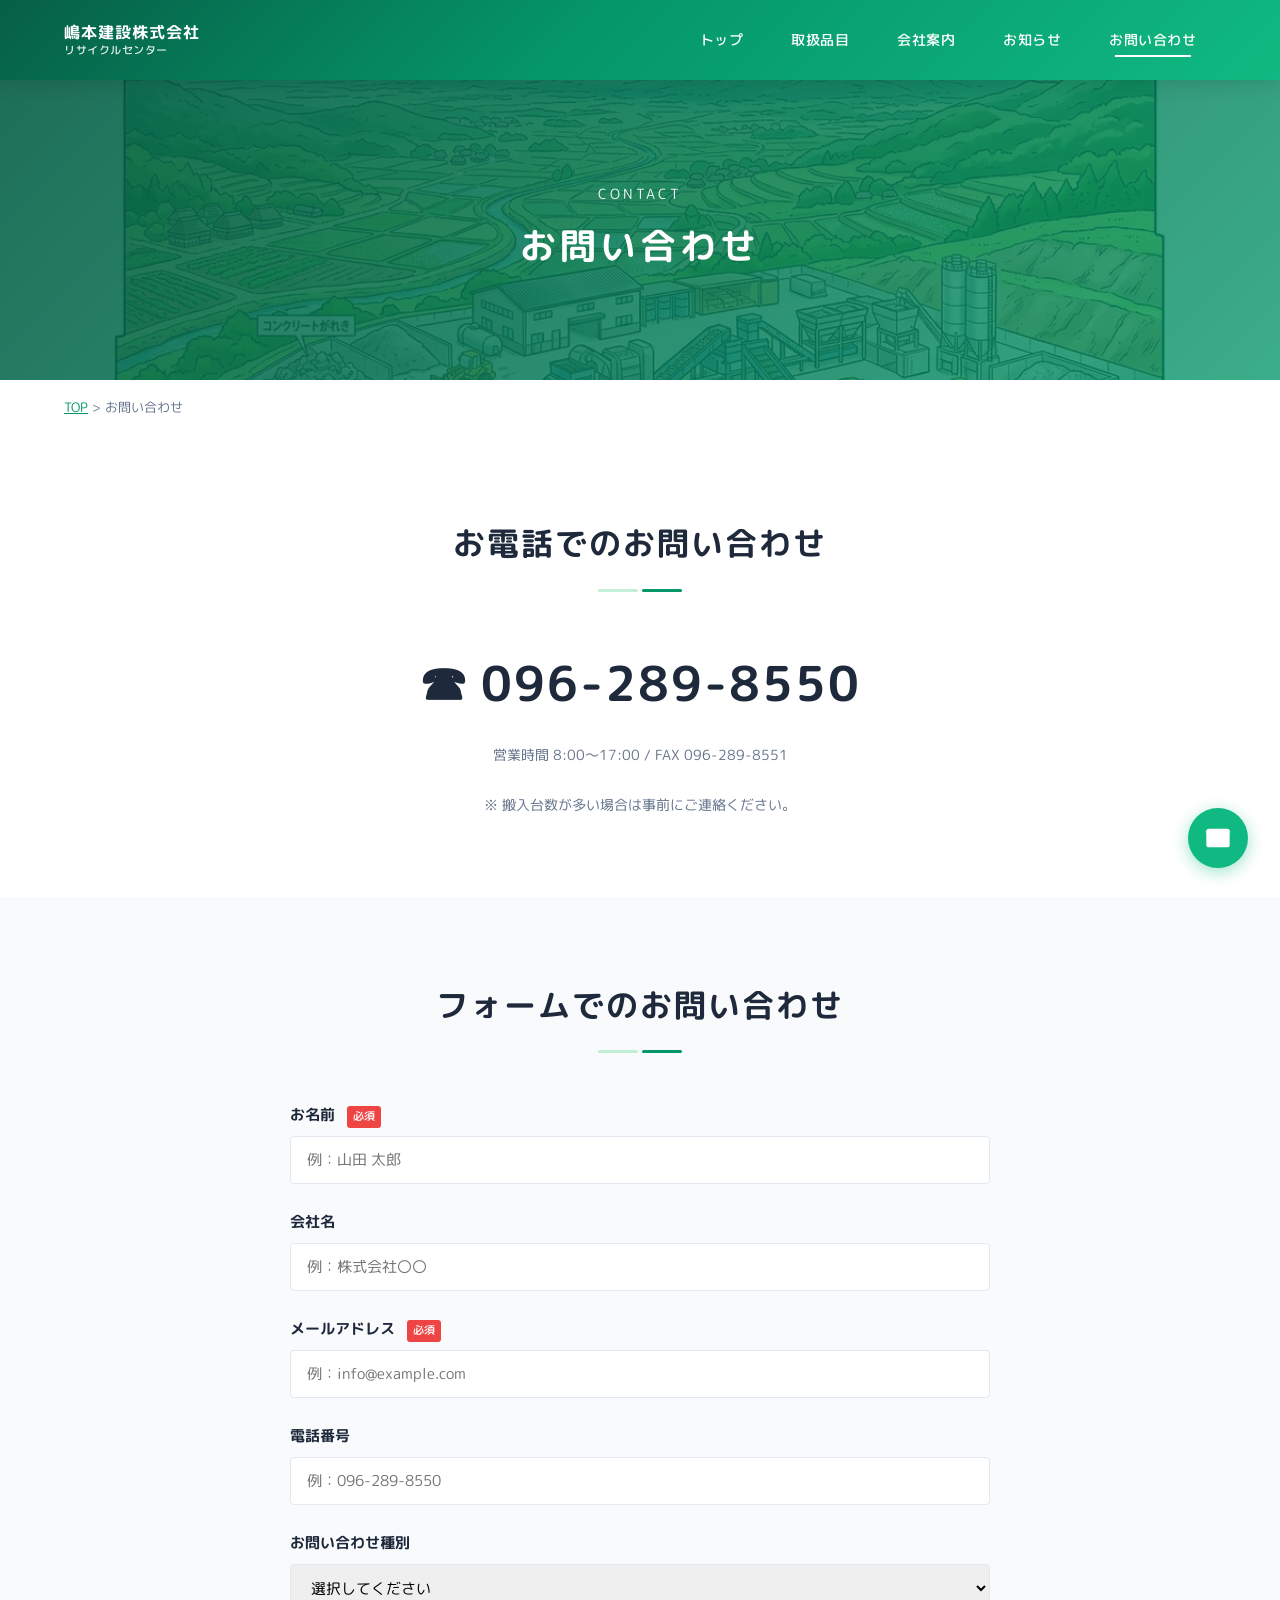
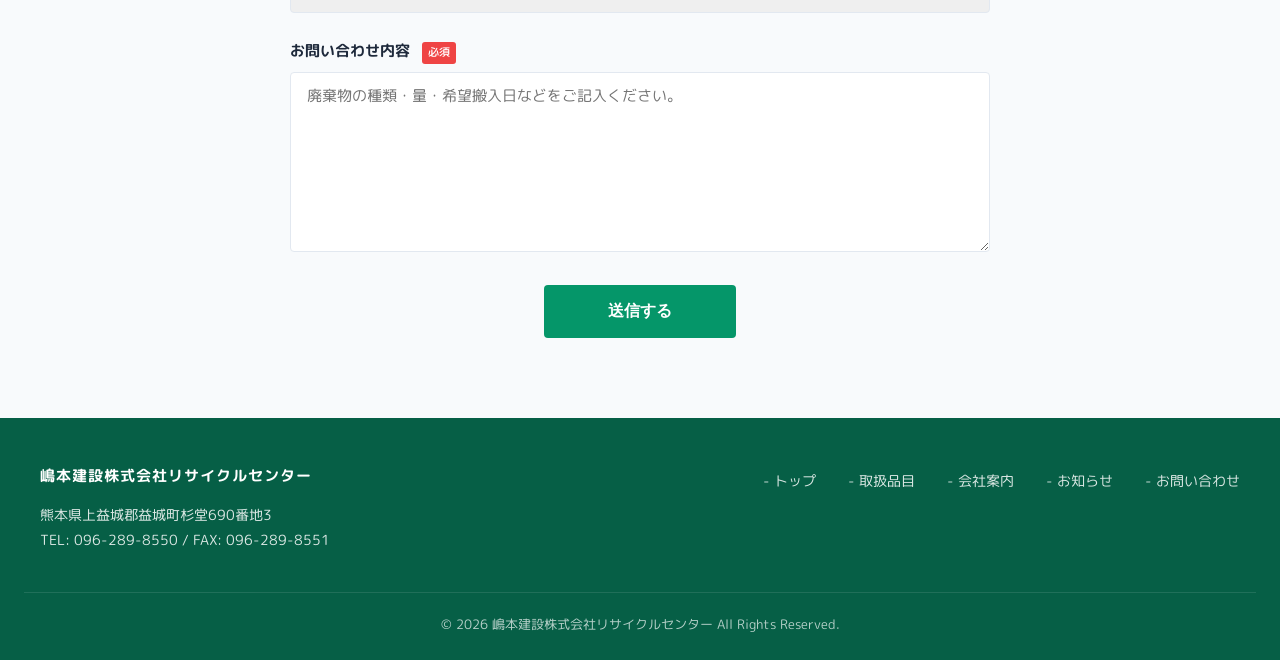
==== commit ffa7ddc5: "Fix hero images: update CSS to reference webp files instead of missing png The css/style.css referen" ====
--- a/contact.html
+++ b/contact.html
@@ -21,7 +21,7 @@
   <link rel="preconnect" href="https://fonts.googleapis.com">
   <link rel="preconnect" href="https://fonts.gstatic.com" crossorigin>
   <link href="https://fonts.googleapis.com/css2?family=M+PLUS+Rounded+1c:wght@400;500;700;800&display=swap" rel="stylesheet">
-  <link rel="stylesheet" href="css/style.css?v=1">
+  <link rel="stylesheet" href="css/style.css?v=2">
 </head>
 <body>
 
--- a/css/style.css
+++ b/css/style.css
@@ -180,7 +180,7 @@
 .hero-bg {
   position: absolute;
   inset: 0;
-  background: url('../images/risaikuru2.png') center/cover no-repeat;
+  background: url('../images/risaikuru2.webp') center/cover no-repeat;
   z-index: 1;
 }
 
@@ -237,7 +237,7 @@
 .page-hero-bg {
   position: absolute;
   inset: 0;
-  background: url('../images/risaikuru1.png') center/cover no-repeat;
+  background: url('../images/risaikuru1.webp') center/cover no-repeat;
 }
 
 .page-hero-bg::after {
@@ -1014,6 +1014,14 @@
     margin-top: 64px;
   }
 
+  .hero-bg {
+    background-image: url('../images/risaikuru2-mobile.webp');
+  }
+
+  .page-hero-bg {
+    background-image: url('../images/risaikuru1-mobile.webp');
+  }
+
   .hero-content h1 {
     font-size: 28px;
     letter-spacing: 2px;
